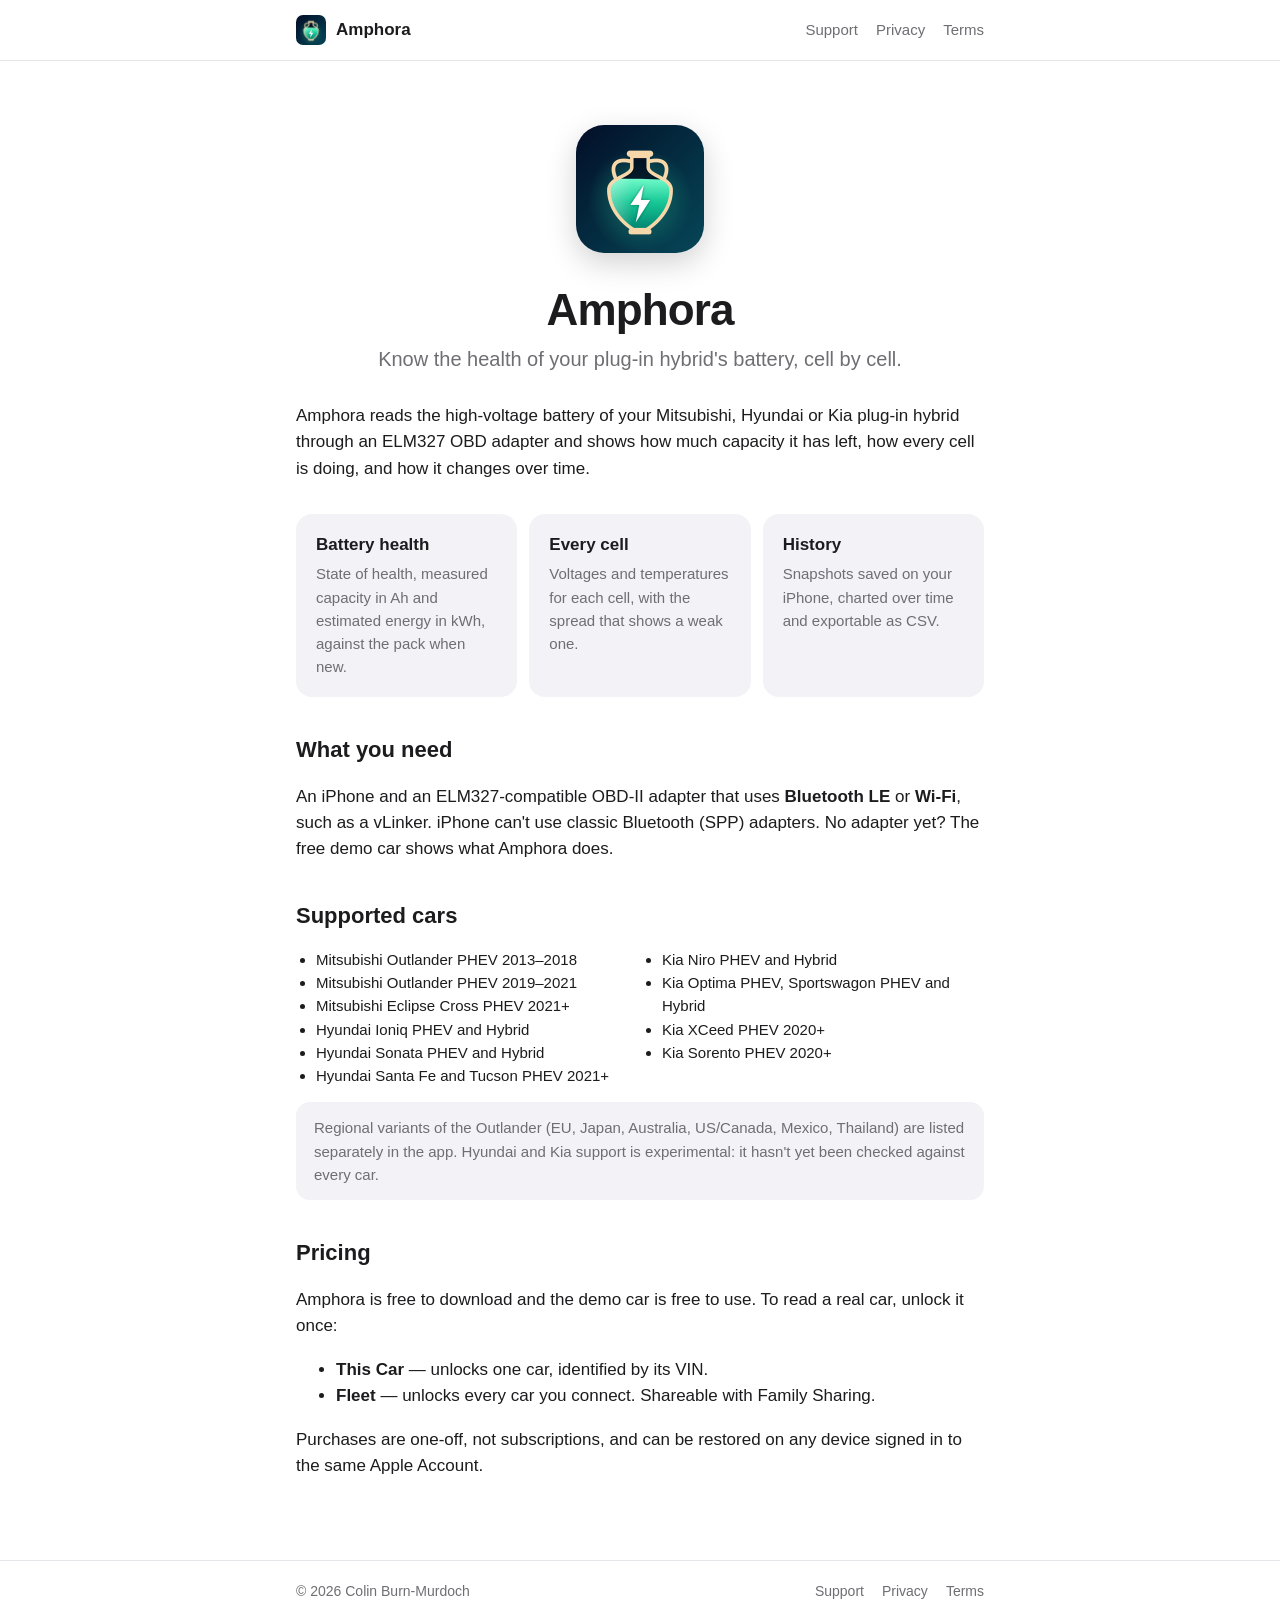
==== index.html @ aa6b4a1b "Add Amphora website with privacy, support and terms pages Co-Authored-By: Claude Opus 5.5 <noreply@a" ====
<!doctype html>
<html lang="en">
<head>
<meta charset="utf-8">
<meta name="viewport" content="width=device-width, initial-scale=1">
<title>Amphora</title>
<meta name="description" content="See the health of your plug-in hybrid's battery, cell by cell, with a cheap OBD adapter.">
<link rel="icon" href="assets/icon.png">
<link rel="apple-touch-icon" href="assets/icon.png">
<link rel="stylesheet" href="assets/style.css">
</head>
<body>
<header class="site"><div class="wrap">
<a class="brand" href=""><img src="assets/icon.png" alt="">Amphora</a>
<nav><a href="support/">Support</a><a href="privacy/">Privacy</a><a href="terms/">Terms</a></nav>
</div></header>
<main><div class="wrap">
<section class="hero">
<img src="assets/icon.png" alt="Amphora app icon">
<h1>Amphora</h1>
<p class="lede">Know the health of your plug-in hybrid's battery, cell by cell.</p>
</section>

<p>Amphora reads the high-voltage battery of your Mitsubishi, Hyundai or Kia plug-in hybrid through an ELM327 OBD adapter and shows how much capacity it has left, how every cell is doing, and how it changes over time.</p>

<div class="cards">
<div class="card"><h3>Battery health</h3><p>State of health, measured capacity in Ah and estimated energy in kWh, against the pack when new.</p></div>
<div class="card"><h3>Every cell</h3><p>Voltages and temperatures for each cell, with the spread that shows a weak one.</p></div>
<div class="card"><h3>History</h3><p>Snapshots saved on your iPhone, charted over time and exportable as CSV.</p></div>
</div>

<h2>What you need</h2>
<p>An iPhone and an ELM327-compatible OBD-II adapter that uses <strong>Bluetooth LE</strong> or <strong>Wi-Fi</strong>, such as a vLinker. iPhone can't use classic Bluetooth (SPP) adapters. No adapter yet? The free demo car shows what Amphora does.</p>

<h2>Supported cars</h2>
<ul class="models">
<li>Mitsubishi Outlander PHEV 2013–2018</li>
<li>Mitsubishi Outlander PHEV 2019–2021</li>
<li>Mitsubishi Eclipse Cross PHEV 2021+</li>
<li>Hyundai Ioniq PHEV and Hybrid</li>
<li>Hyundai Sonata PHEV and Hybrid</li>
<li>Hyundai Santa Fe and Tucson PHEV 2021+</li>
<li>Kia Niro PHEV and Hybrid</li>
<li>Kia Optima PHEV, Sportswagon PHEV and Hybrid</li>
<li>Kia XCeed PHEV 2020+</li>
<li>Kia Sorento PHEV 2020+</li>
</ul>
<p class="note">Regional variants of the Outlander (EU, Japan, Australia, US/Canada, Mexico, Thailand) are listed separately in the app. Hyundai and Kia support is experimental: it hasn't yet been checked against every car.</p>

<h2>Pricing</h2>
<p>Amphora is free to download and the demo car is free to use. To read a real car, unlock it once:</p>
<ul>
<li><strong>This Car</strong> — unlocks one car, identified by its VIN.</li>
<li><strong>Fleet</strong> — unlocks every car you connect. Shareable with Family Sharing.</li>
</ul>
<p>Purchases are one-off, not subscriptions, and can be restored on any device signed in to the same Apple Account.</p>
</div></main>
<footer class="site"><div class="wrap">
<span>© 2026 Colin Burn-Murdoch</span>
<nav><a href="support/">Support</a><a href="privacy/">Privacy</a><a href="terms/">Terms</a></nav>
</div></footer>
</body>
</html>
---- assets/style.css ----
:root {
  --bg: #ffffff;
  --surface: #f2f2f7;
  --text: #1c1c1e;
  --muted: #6e6e73;
  --accent: #0a84ff;
  --border: #e5e5ea;
}
@media (prefers-color-scheme: dark) {
  :root {
    --bg: #000000;
    --surface: #1c1c1e;
    --text: #f2f2f7;
    --muted: #98989d;
    --accent: #409cff;
    --border: #2c2c2e;
  }
}
* { box-sizing: border-box; }
body {
  margin: 0;
  background: var(--bg);
  color: var(--text);
  font: 17px/1.55 -apple-system, BlinkMacSystemFont, "SF Pro Text", "Helvetica Neue", Arial, sans-serif;
  -webkit-font-smoothing: antialiased;
}
a { color: var(--accent); text-decoration: none; }
a:hover { text-decoration: underline; }
.wrap { max-width: 720px; margin: 0 auto; padding: 0 16px; }
header.site { border-bottom: 1px solid var(--border); }
header.site .wrap { display: flex; align-items: center; justify-content: space-between; gap: 12px; height: 60px; }
header.site .brand { display: flex; align-items: center; gap: 10px; color: var(--text); font-weight: 600; }
header.site .brand img { width: 30px; height: 30px; border-radius: 7px; }
header.site nav { display: flex; gap: 18px; font-size: 15px; }
header.site nav a { color: var(--muted); }
header.site nav a[aria-current] { color: var(--text); }
main { padding: 48px 0 64px; }
h1 { font-size: 34px; line-height: 1.15; letter-spacing: -0.02em; margin: 0 0 8px; }
h2 { font-size: 22px; margin: 36px 0 8px; }
h3 { font-size: 17px; margin: 24px 0 4px; }
.lede { font-size: 20px; color: var(--muted); margin: 0 0 28px; }
.meta { color: var(--muted); font-size: 15px; margin: 0 0 32px; }
.hero { text-align: center; padding-top: 16px; }
.hero img { width: 128px; height: 128px; border-radius: 28px; box-shadow: 0 10px 30px rgba(0,0,0,.18); }
.hero h1 { font-size: 44px; margin-top: 24px; }
.cards { display: grid; grid-template-columns: repeat(auto-fit, minmax(200px, 1fr)); gap: 12px; margin: 32px 0; }
.card { background: var(--surface); border-radius: 16px; padding: 18px 20px; }
.card h3 { margin: 0 0 4px; }
.card p { margin: 0; color: var(--muted); font-size: 15px; }
.note { background: var(--surface); border-radius: 14px; padding: 14px 18px; color: var(--muted); font-size: 15px; }
ul.models { columns: 2; column-gap: 24px; padding-left: 20px; font-size: 15px; }
@media (max-width: 520px) { ul.models { columns: 1; } header.site nav { gap: 12px; } }
footer.site { border-top: 1px solid var(--border); color: var(--muted); font-size: 14px; }
footer.site .wrap { padding: 20px 16px; display: flex; flex-wrap: wrap; gap: 8px 18px; justify-content: space-between; }
footer.site nav { display: flex; gap: 18px; }
footer.site a { color: var(--muted); }
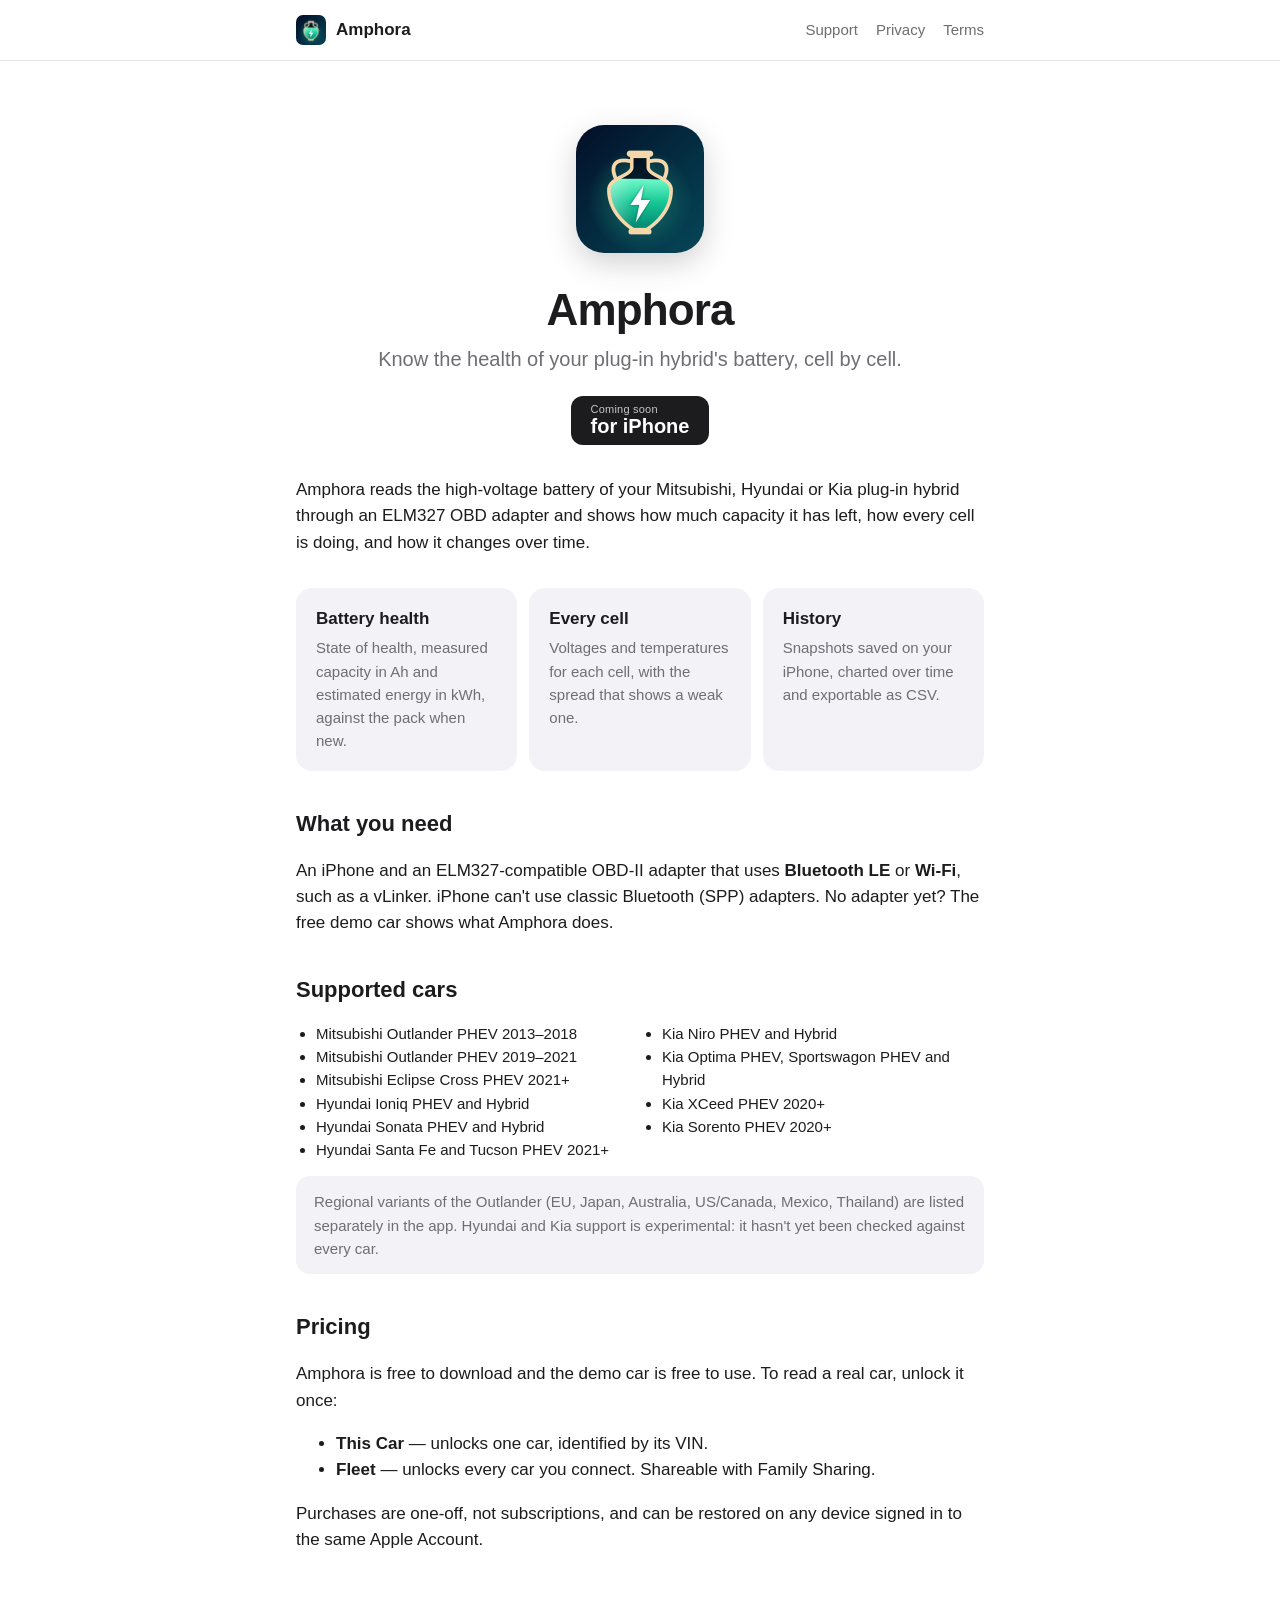
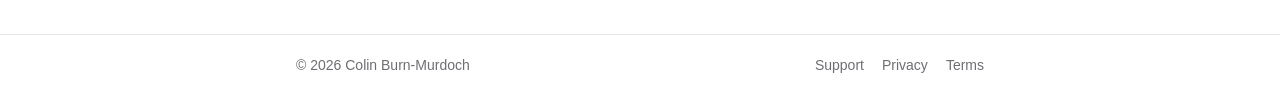
==== commit 44c96cb4: "Add Coming soon for iPhone badge to the homepage Co-Authored-By: Claude Opus 5.5 <noreply@anthropic." ====
--- a/index.html
+++ b/index.html
@@ -19,6 +19,7 @@
 <img src="assets/icon.png" alt="Amphora app icon">
 <h1>Amphora</h1>
 <p class="lede">Know the health of your plug-in hybrid's battery, cell by cell.</p>
+<span class="badge" aria-disabled="true"><small>Coming soon</small>for iPhone</span>
 </section>
 
 <p>Amphora reads the high-voltage battery of your Mitsubishi, Hyundai or Kia plug-in hybrid through an ELM327 OBD adapter and shows how much capacity it has left, how every cell is doing, and how it changes over time.</p>
--- a/assets/style.css
+++ b/assets/style.css
@@ -43,6 +43,10 @@
 .hero { text-align: center; padding-top: 16px; }
 .hero img { width: 128px; height: 128px; border-radius: 28px; box-shadow: 0 10px 30px rgba(0,0,0,.18); }
 .hero h1 { font-size: 44px; margin-top: 24px; }
+.hero { margin-bottom: 32px; }
+.hero .lede { margin-bottom: 20px; }
+.badge { display: inline-flex; flex-direction: column; align-items: flex-start; background: var(--text); color: var(--bg); border-radius: 12px; padding: 7px 20px 8px; font-size: 20px; font-weight: 600; line-height: 1.1; cursor: default; user-select: none; }
+.badge small { font-size: 11px; font-weight: 500; letter-spacing: .02em; opacity: .75; }
 .cards { display: grid; grid-template-columns: repeat(auto-fit, minmax(200px, 1fr)); gap: 12px; margin: 32px 0; }
 .card { background: var(--surface); border-radius: 16px; padding: 18px 20px; }
 .card h3 { margin: 0 0 4px; }
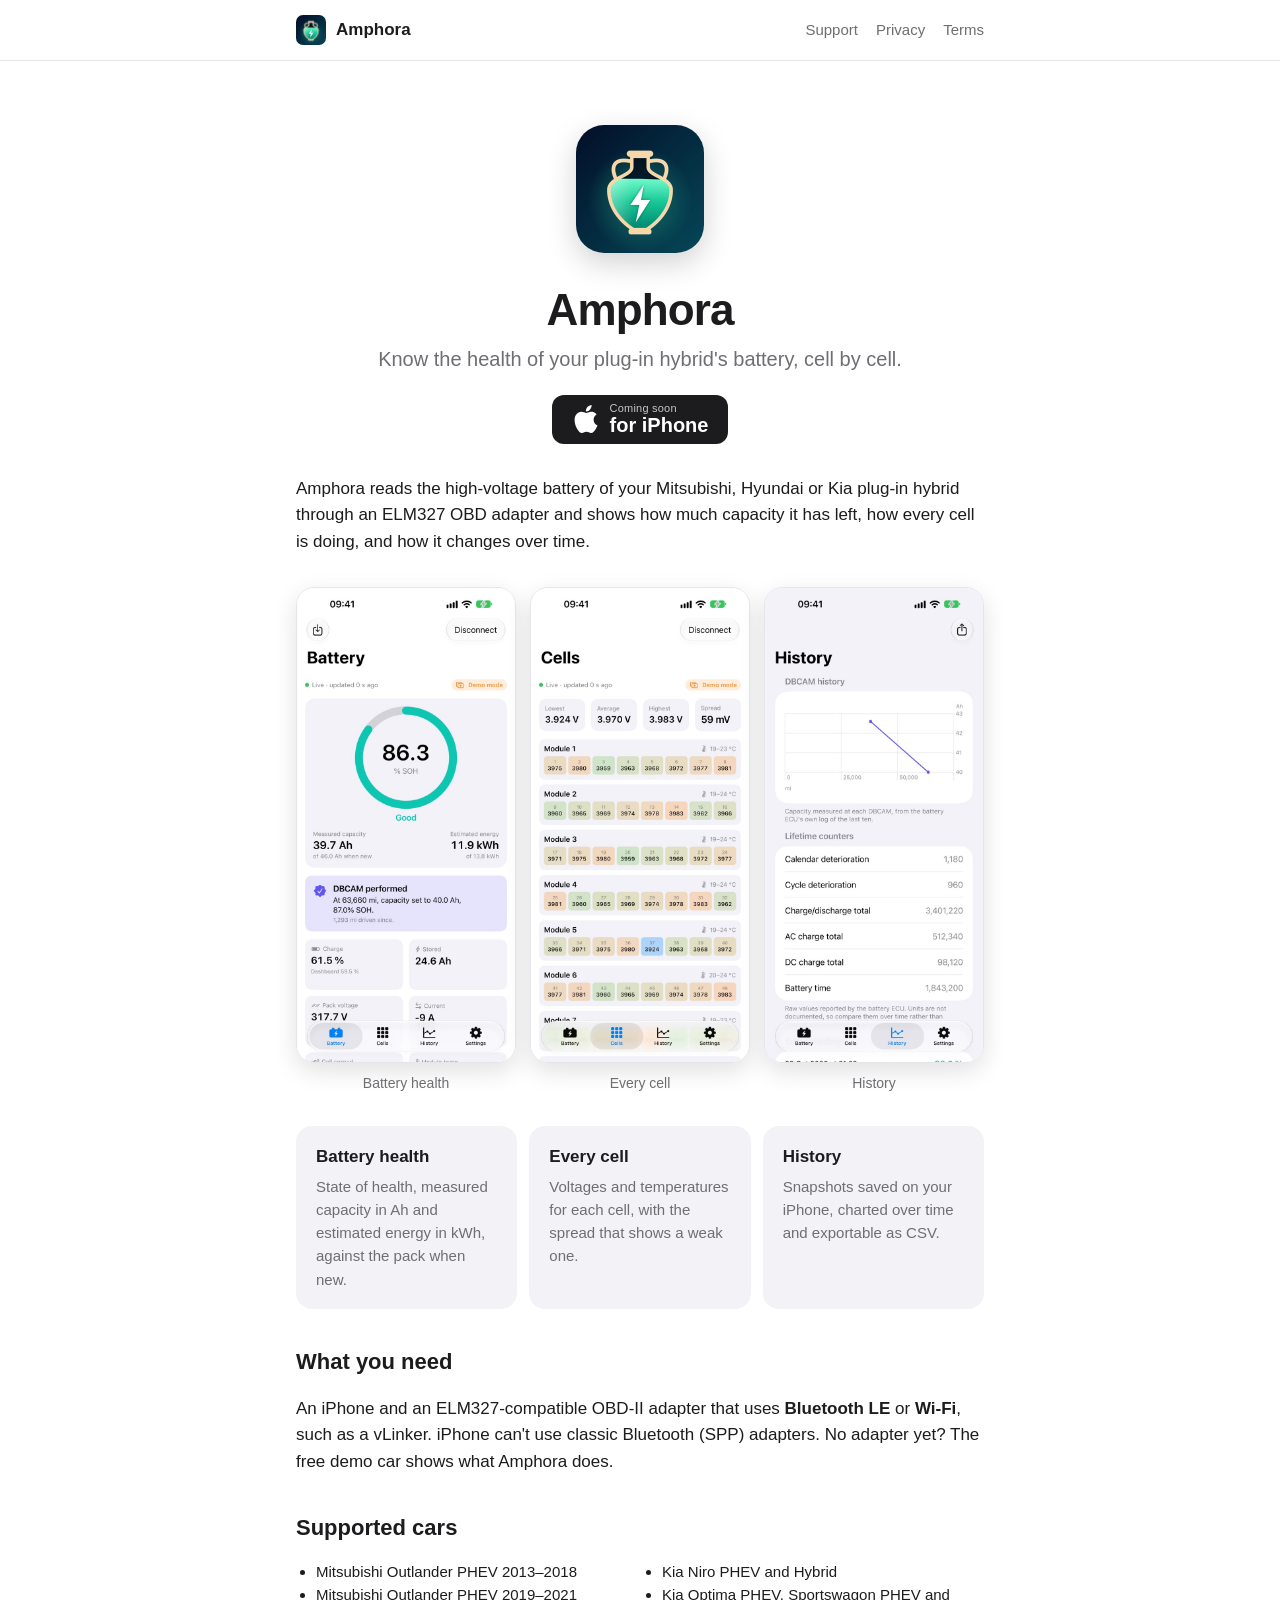
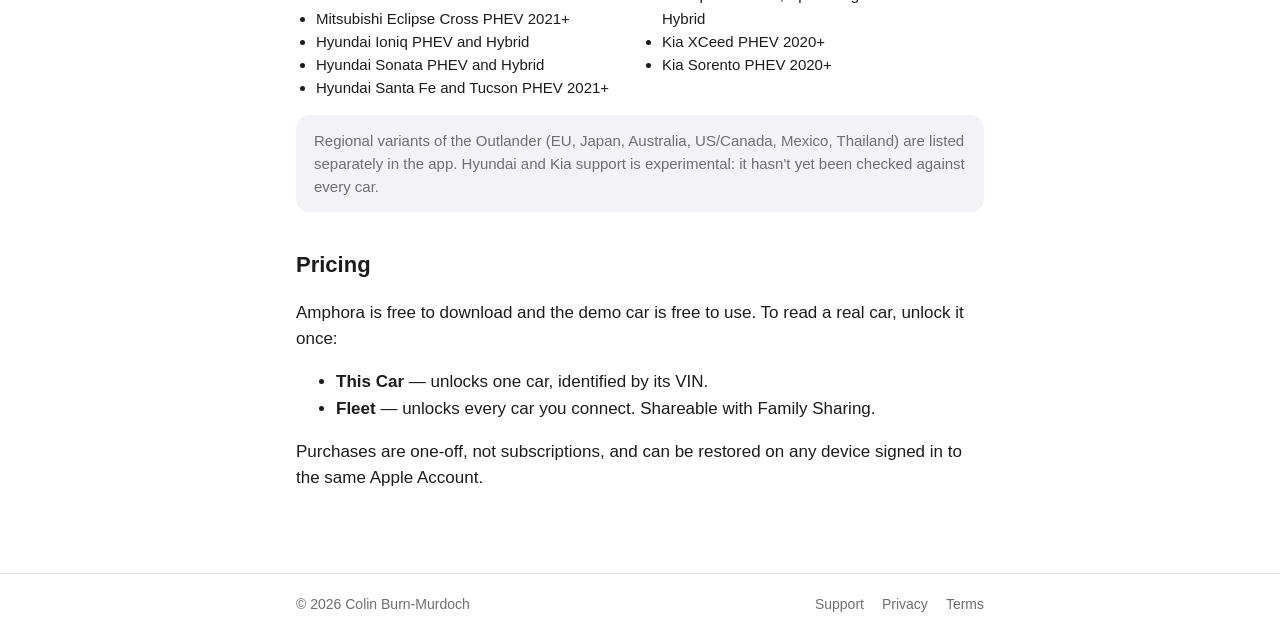
==== commit 65c7bc63: "Add Apple logo to badge and app screenshots to home page Co-Authored-By: Claude Sonnet 5.5 <noreply@" ====
--- a/index.html
+++ b/index.html
@@ -19,10 +19,16 @@
 <img src="assets/icon.png" alt="Amphora app icon">
 <h1>Amphora</h1>
 <p class="lede">Know the health of your plug-in hybrid's battery, cell by cell.</p>
-<span class="badge" aria-disabled="true"><small>Coming soon</small>for iPhone</span>
+<span class="badge" aria-disabled="true"><svg class="apple" viewBox="0 0 24 24" aria-hidden="true"><path fill="currentColor" d="M12.152 6.896c-.948 0-2.415-1.078-3.96-1.04-2.04.027-3.91 1.183-4.961 3.014-2.117 3.675-.546 9.103 1.519 12.09 1.013 1.454 2.208 3.09 3.792 3.039 1.52-.065 2.09-.987 3.935-.987 1.831 0 2.35.987 3.96.948 1.637-.026 2.676-1.48 3.676-2.948 1.156-1.688 1.636-3.325 1.662-3.415-.039-.013-3.182-1.221-3.22-4.857-.026-3.04 2.48-4.494 2.597-4.559-1.429-2.09-3.623-2.324-4.39-2.376-2-.156-3.675 1.09-4.61 1.09zM15.53 3.83c.843-1.012 1.4-2.427 1.245-3.83-1.207.052-2.662.805-3.532 1.818-.78.896-1.454 2.338-1.273 3.714 1.338.104 2.715-.688 3.559-1.701"/></svg><span class="txt"><small>Coming soon</small>for iPhone</span></span>
 </section>
 
 <p>Amphora reads the high-voltage battery of your Mitsubishi, Hyundai or Kia plug-in hybrid through an ELM327 OBD adapter and shows how much capacity it has left, how every cell is doing, and how it changes over time.</p>
+
+<div class="shots">
+<figure><img src="assets/shot-1-battery.jpg" alt="Battery screen showing 86.3% state of health, measured capacity and estimated energy" loading="lazy"><figcaption>Battery health</figcaption></figure>
+<figure><img src="assets/shot-2-cells.jpg" alt="Cells screen showing voltage and temperature for every cell" loading="lazy"><figcaption>Every cell</figcaption></figure>
+<figure><img src="assets/shot-3-history.jpg" alt="History screen charting saved snapshots over time" loading="lazy"><figcaption>History</figcaption></figure>
+</div>
 
 <div class="cards">
 <div class="card"><h3>Battery health</h3><p>State of health, measured capacity in Ah and estimated energy in kWh, against the pack when new.</p></div>
--- a/assets/style.css
+++ b/assets/style.css
@@ -45,8 +45,15 @@
 .hero h1 { font-size: 44px; margin-top: 24px; }
 .hero { margin-bottom: 32px; }
 .hero .lede { margin-bottom: 20px; }
-.badge { display: inline-flex; flex-direction: column; align-items: flex-start; background: var(--text); color: var(--bg); border-radius: 12px; padding: 7px 20px 8px; font-size: 20px; font-weight: 600; line-height: 1.1; cursor: default; user-select: none; }
+.badge { display: inline-flex; align-items: center; gap: 10px; background: var(--text); color: var(--bg); border-radius: 12px; padding: 7px 20px 8px; font-size: 20px; font-weight: 600; line-height: 1.1; cursor: default; user-select: none; }
+.badge .apple { width: 28px; height: 28px; flex: none; }
+.badge .txt { display: flex; flex-direction: column; align-items: flex-start; }
 .badge small { font-size: 11px; font-weight: 500; letter-spacing: .02em; opacity: .75; }
+.shots { display: grid; grid-template-columns: repeat(3, 1fr); gap: 14px; margin: 32px 0; }
+.shots figure { margin: 0; text-align: center; }
+.shots img { display: block; width: 100%; height: auto; border-radius: 18px; border: 1px solid var(--border); box-shadow: 0 8px 24px rgba(0,0,0,.12); }
+.shots figcaption { margin-top: 10px; font-size: 14px; color: var(--muted); }
+@media (max-width: 520px) { .shots { gap: 8px; } .shots img { border-radius: 12px; } .shots figcaption { font-size: 12px; } }
 .cards { display: grid; grid-template-columns: repeat(auto-fit, minmax(200px, 1fr)); gap: 12px; margin: 32px 0; }
 .card { background: var(--surface); border-radius: 16px; padding: 18px 20px; }
 .card h3 { margin: 0 0 4px; }
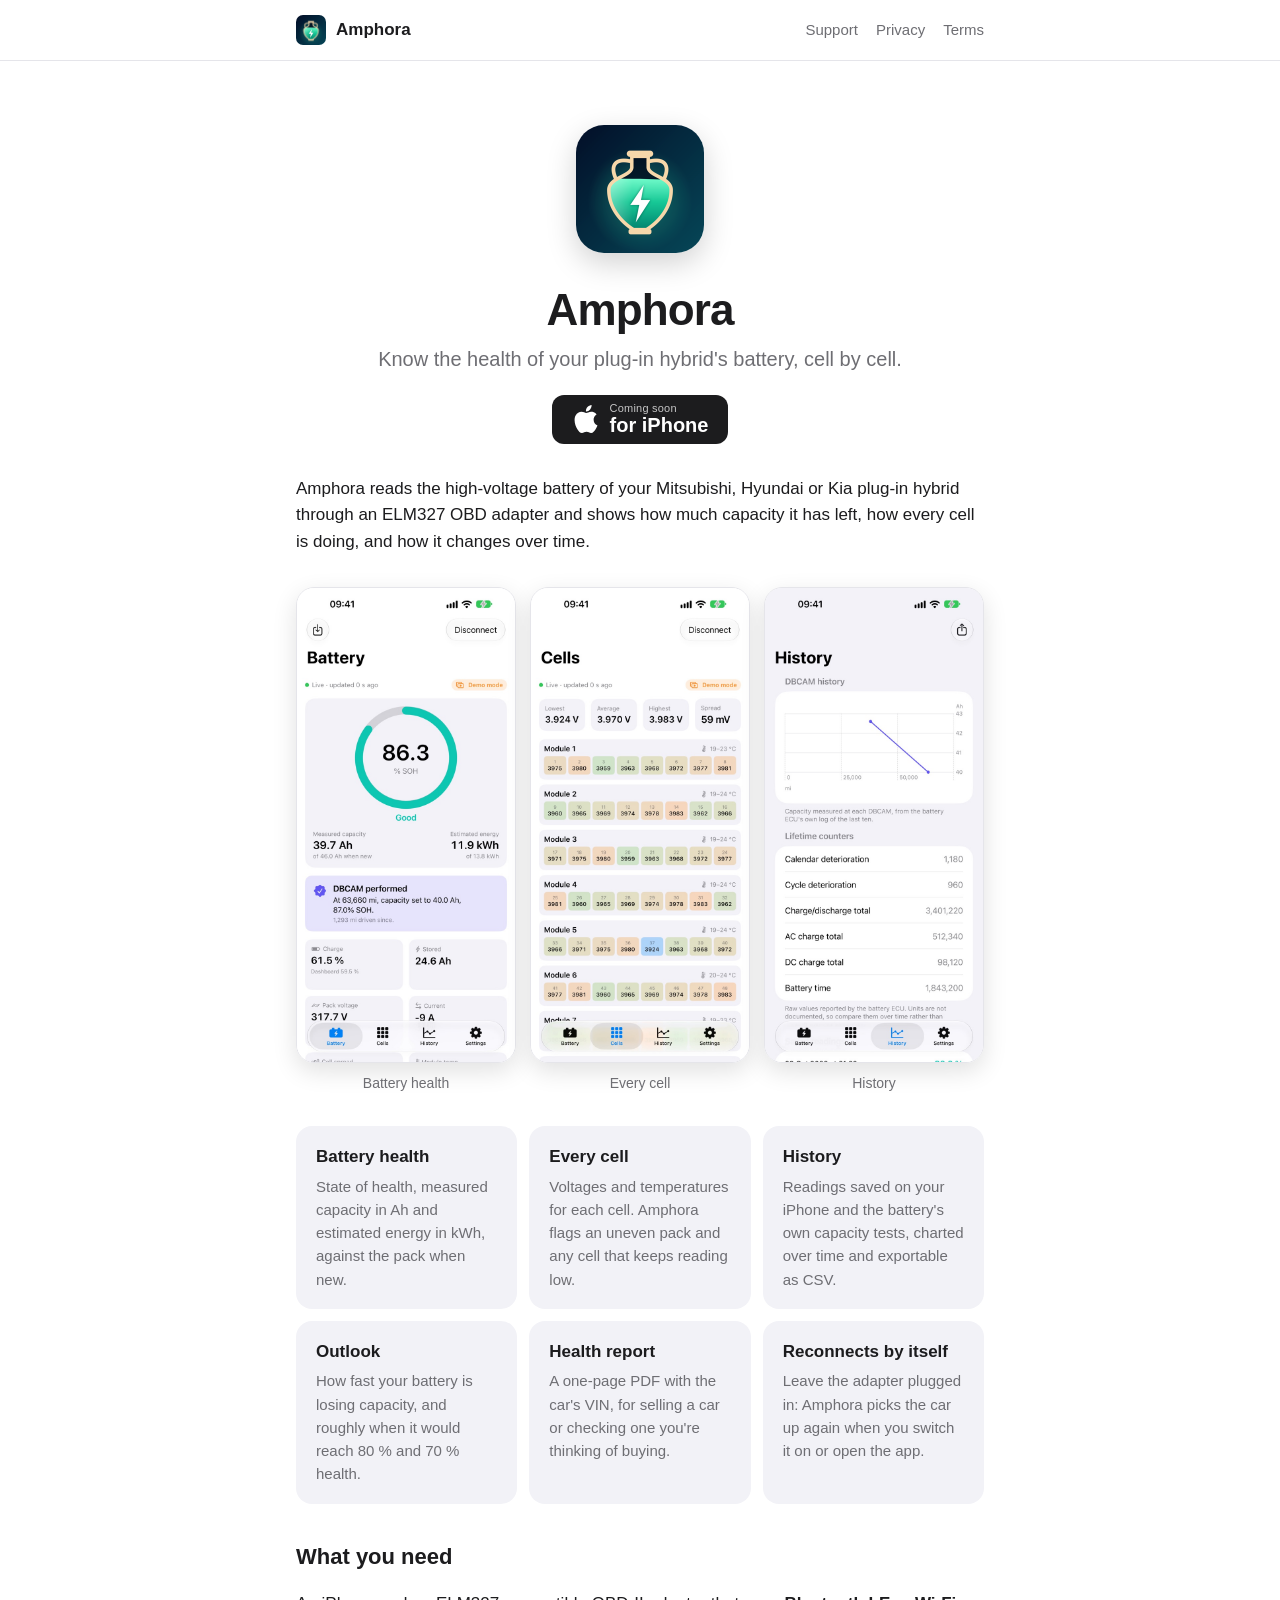
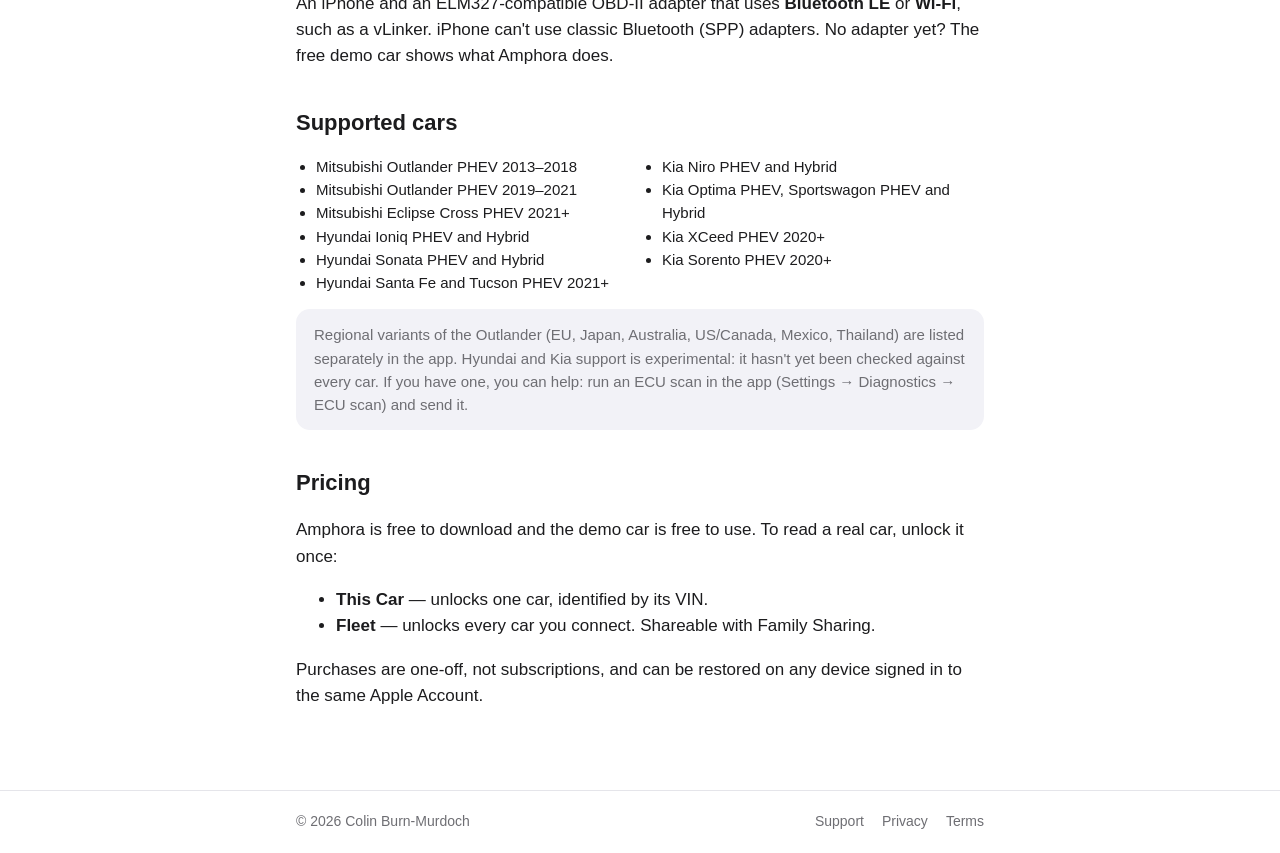
==== commit c86e0b1c: "Add the new features to the home and support pages Home: cards for the outlook, the PDF health repor" ====
--- a/index.html
+++ b/index.html
@@ -5,6 +5,21 @@
 <meta name="viewport" content="width=device-width, initial-scale=1">
 <title>Amphora</title>
 <meta name="description" content="See the health of your plug-in hybrid's battery, cell by cell, with a cheap OBD adapter.">
+<link rel="canonical" href="https://getamphora.app/">
+<meta property="og:type" content="website">
+<meta property="og:site_name" content="Amphora">
+<meta property="og:title" content="Amphora">
+<meta property="og:description" content="See the health of your plug-in hybrid's battery, cell by cell, with a cheap OBD adapter.">
+<meta property="og:url" content="https://getamphora.app/">
+<meta property="og:image" content="https://getamphora.app/assets/og.jpg">
+<meta property="og:image:width" content="1200">
+<meta property="og:image:height" content="630">
+<meta property="og:image:alt" content="Amphora: know your PHEV battery's true health">
+<meta name="twitter:card" content="summary_large_image">
+<meta name="twitter:title" content="Amphora">
+<meta name="twitter:description" content="See the health of your plug-in hybrid's battery, cell by cell, with a cheap OBD adapter.">
+<meta name="twitter:image" content="https://getamphora.app/assets/og.jpg">
+<meta name="theme-color" content="#0f2a3a">
 <link rel="icon" href="assets/icon.png">
 <link rel="apple-touch-icon" href="assets/icon.png">
 <link rel="stylesheet" href="assets/style.css">
@@ -32,8 +47,11 @@
 
 <div class="cards">
 <div class="card"><h3>Battery health</h3><p>State of health, measured capacity in Ah and estimated energy in kWh, against the pack when new.</p></div>
-<div class="card"><h3>Every cell</h3><p>Voltages and temperatures for each cell, with the spread that shows a weak one.</p></div>
-<div class="card"><h3>History</h3><p>Snapshots saved on your iPhone, charted over time and exportable as CSV.</p></div>
+<div class="card"><h3>Every cell</h3><p>Voltages and temperatures for each cell. Amphora flags an uneven pack and any cell that keeps reading low.</p></div>
+<div class="card"><h3>History</h3><p>Readings saved on your iPhone and the battery's own capacity tests, charted over time and exportable as CSV.</p></div>
+<div class="card"><h3>Outlook</h3><p>How fast your battery is losing capacity, and roughly when it would reach 80 % and 70 % health.</p></div>
+<div class="card"><h3>Health report</h3><p>A one-page PDF with the car's VIN, for selling a car or checking one you're thinking of buying.</p></div>
+<div class="card"><h3>Reconnects by itself</h3><p>Leave the adapter plugged in: Amphora picks the car up again when you switch it on or open the app.</p></div>
 </div>
 
 <h2>What you need</h2>
@@ -52,7 +70,7 @@
 <li>Kia XCeed PHEV 2020+</li>
 <li>Kia Sorento PHEV 2020+</li>
 </ul>
-<p class="note">Regional variants of the Outlander (EU, Japan, Australia, US/Canada, Mexico, Thailand) are listed separately in the app. Hyundai and Kia support is experimental: it hasn't yet been checked against every car.</p>
+<p class="note">Regional variants of the Outlander (EU, Japan, Australia, US/Canada, Mexico, Thailand) are listed separately in the app. Hyundai and Kia support is experimental: it hasn't yet been checked against every car. If you have one, you can help: run an ECU scan in the app (Settings → Diagnostics → ECU scan) and send it.</p>
 
 <h2>Pricing</h2>
 <p>Amphora is free to download and the demo car is free to use. To read a real car, unlock it once:</p>
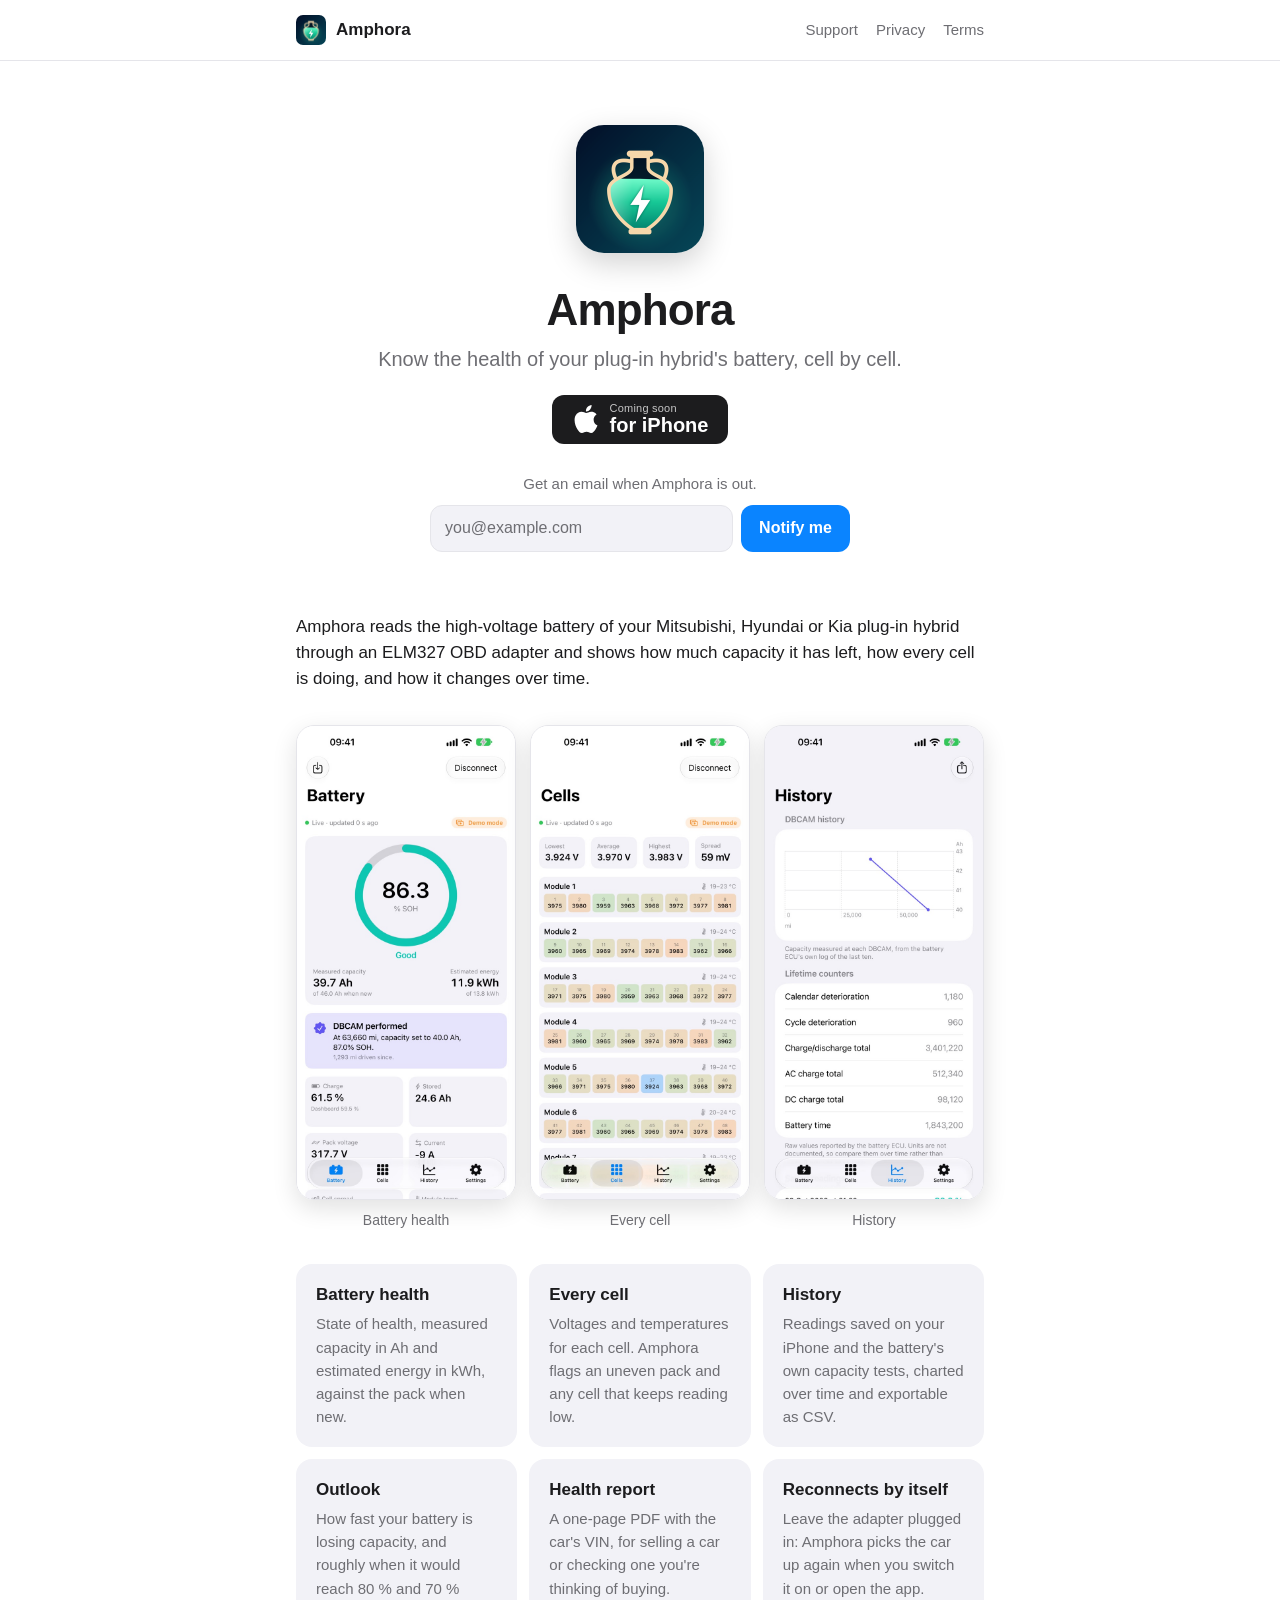
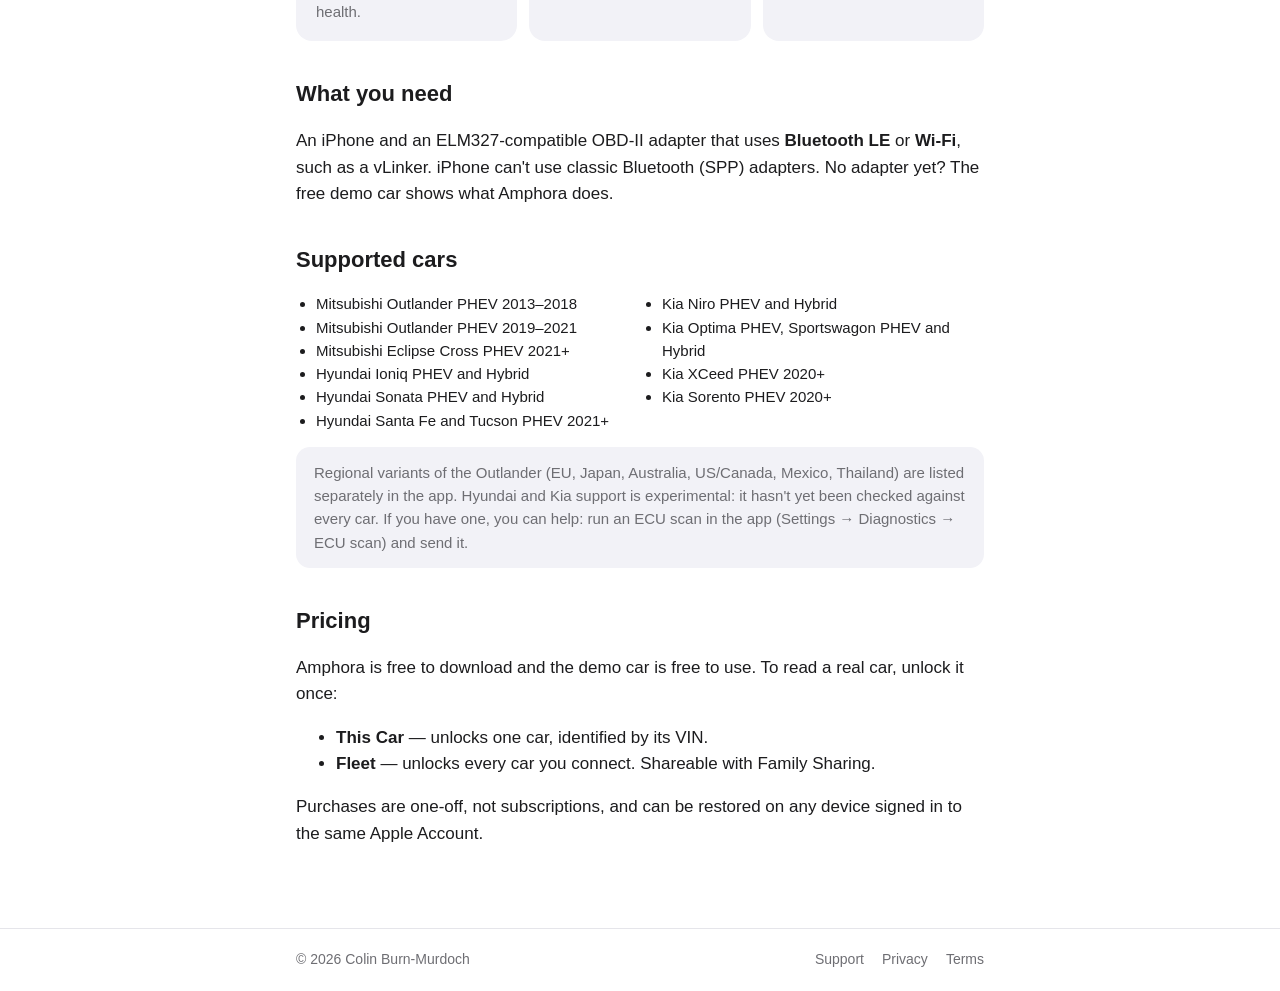
==== commit 5a6faf35: "Add a mailing list signup under the iPhone badge Co-Authored-By: Claude Opus 5.5 <noreply@anthropic." ====
--- a/index.html
+++ b/index.html
@@ -35,6 +35,16 @@
 <h1>Amphora</h1>
 <p class="lede">Know the health of your plug-in hybrid's battery, cell by cell.</p>
 <span class="badge" aria-disabled="true"><svg class="apple" viewBox="0 0 24 24" aria-hidden="true"><path fill="currentColor" d="M12.152 6.896c-.948 0-2.415-1.078-3.96-1.04-2.04.027-3.91 1.183-4.961 3.014-2.117 3.675-.546 9.103 1.519 12.09 1.013 1.454 2.208 3.09 3.792 3.039 1.52-.065 2.09-.987 3.935-.987 1.831 0 2.35.987 3.96.948 1.637-.026 2.676-1.48 3.676-2.948 1.156-1.688 1.636-3.325 1.662-3.415-.039-.013-3.182-1.221-3.22-4.857-.026-3.04 2.48-4.494 2.597-4.559-1.429-2.09-3.623-2.324-4.39-2.376-2-.156-3.675 1.09-4.61 1.09zM15.53 3.83c.843-1.012 1.4-2.427 1.245-3.83-1.207.052-2.662.805-3.532 1.818-.78.896-1.454 2.338-1.273 3.714 1.338.104 2.715-.688 3.559-1.701"/></svg><span class="txt"><small>Coming soon</small>for iPhone</span></span>
+<form class="signup" action="https://app.us17.list-manage.com/subscribe/post?u=1e6b61636f84f77d3ae39d0c8&amp;id=9b4d157165&amp;f_id=006d29e1f0" method="post" target="_blank">
+<p>Get an email when Amphora is out.</p>
+<div class="row">
+<label class="vh" for="signup-email">Email address</label>
+<input type="email" name="EMAIL" id="signup-email" placeholder="you@example.com" autocomplete="email" required>
+<button type="submit">Notify me</button>
+</div>
+<div class="hp" aria-hidden="true"><input type="text" name="b_1e6b61636f84f77d3ae39d0c8_9b4d157165" tabindex="-1" value=""></div>
+<p class="status" role="status"></p>
+</form>
 </section>
 
 <p>Amphora reads the high-voltage battery of your Mitsubishi, Hyundai or Kia plug-in hybrid through an ELM327 OBD adapter and shows how much capacity it has left, how every cell is doing, and how it changes over time.</p>
@@ -84,5 +94,39 @@
 <span>© 2026 Colin Burn-Murdoch</span>
 <nav><a href="support/">Support</a><a href="privacy/">Privacy</a><a href="terms/">Terms</a></nav>
 </div></footer>
+<script>
+// Submit to Mailchimp's JSONP endpoint so the reply shows inline; without JS the form posts in a new tab.
+(function () {
+  var form = document.querySelector('form.signup');
+  var status = form.querySelector('.status');
+  var button = form.querySelector('button');
+  form.addEventListener('submit', function (e) {
+    e.preventDefault();
+    var cb = 'mc' + Date.now();
+    var script = document.createElement('script');
+    var done = function (ok, msg) {
+      delete window[cb];
+      script.remove();
+      button.disabled = false;
+      status.className = 'status ' + (ok ? 'ok' : 'err');
+      status.textContent = msg;
+      if (ok) form.reset();
+    };
+    window[cb] = function (data) {
+      var ok = data.result === 'success';
+      // Mailchimp's messages can contain HTML and a leading "0 - "; show plain text.
+      var tmp = document.createElement('div');
+      tmp.innerHTML = String(data.msg || '').replace(/^\d+ - /, '');
+      done(ok, ok ? 'Thanks! Check your inbox to confirm.' : tmp.textContent);
+    };
+    script.onerror = function () { done(false, 'Something went wrong. Please try again.'); };
+    script.src = form.action.replace('/post?', '/post-json?') + '&' + new URLSearchParams(new FormData(form)) + '&c=' + cb;
+    button.disabled = true;
+    status.className = 'status';
+    status.textContent = '';
+    document.body.appendChild(script);
+  });
+})();
+</script>
 </body>
 </html>
--- a/assets/style.css
+++ b/assets/style.css
@@ -65,3 +65,18 @@
 footer.site .wrap { padding: 20px 16px; display: flex; flex-wrap: wrap; gap: 8px 18px; justify-content: space-between; }
 footer.site nav { display: flex; gap: 18px; }
 footer.site a { color: var(--muted); }
+.signup { max-width: 420px; margin: 28px auto 0; }
+.signup p { margin: 0 0 10px; font-size: 15px; color: var(--muted); }
+.signup .row { display: flex; gap: 8px; }
+.signup input[type=email] { flex: 1; min-width: 0; font: inherit; font-size: 16px; color: var(--text); background: var(--surface); border: 1px solid var(--border); border-radius: 12px; padding: 10px 14px; }
+.signup input[type=email]::placeholder { color: var(--muted); }
+.signup input[type=email]:focus { outline: 2px solid var(--accent); outline-offset: -1px; }
+.signup button { font: inherit; font-size: 16px; font-weight: 600; color: #fff; background: var(--accent); border: 0; border-radius: 12px; padding: 10px 18px; cursor: pointer; white-space: nowrap; }
+.signup button:hover { filter: brightness(1.08); }
+.signup button:disabled { opacity: .6; cursor: default; }
+.signup .status { margin: 10px 0 0; min-height: 1.4em; font-size: 14px; }
+.signup .status.ok { color: #30a14e; }
+.signup .status.err { color: #e5484d; }
+.signup .hp { position: absolute; left: -5000px; }
+.vh { position: absolute; width: 1px; height: 1px; overflow: hidden; clip: rect(0 0 0 0); white-space: nowrap; }
+@media (max-width: 400px) { .signup .row { flex-direction: column; } }
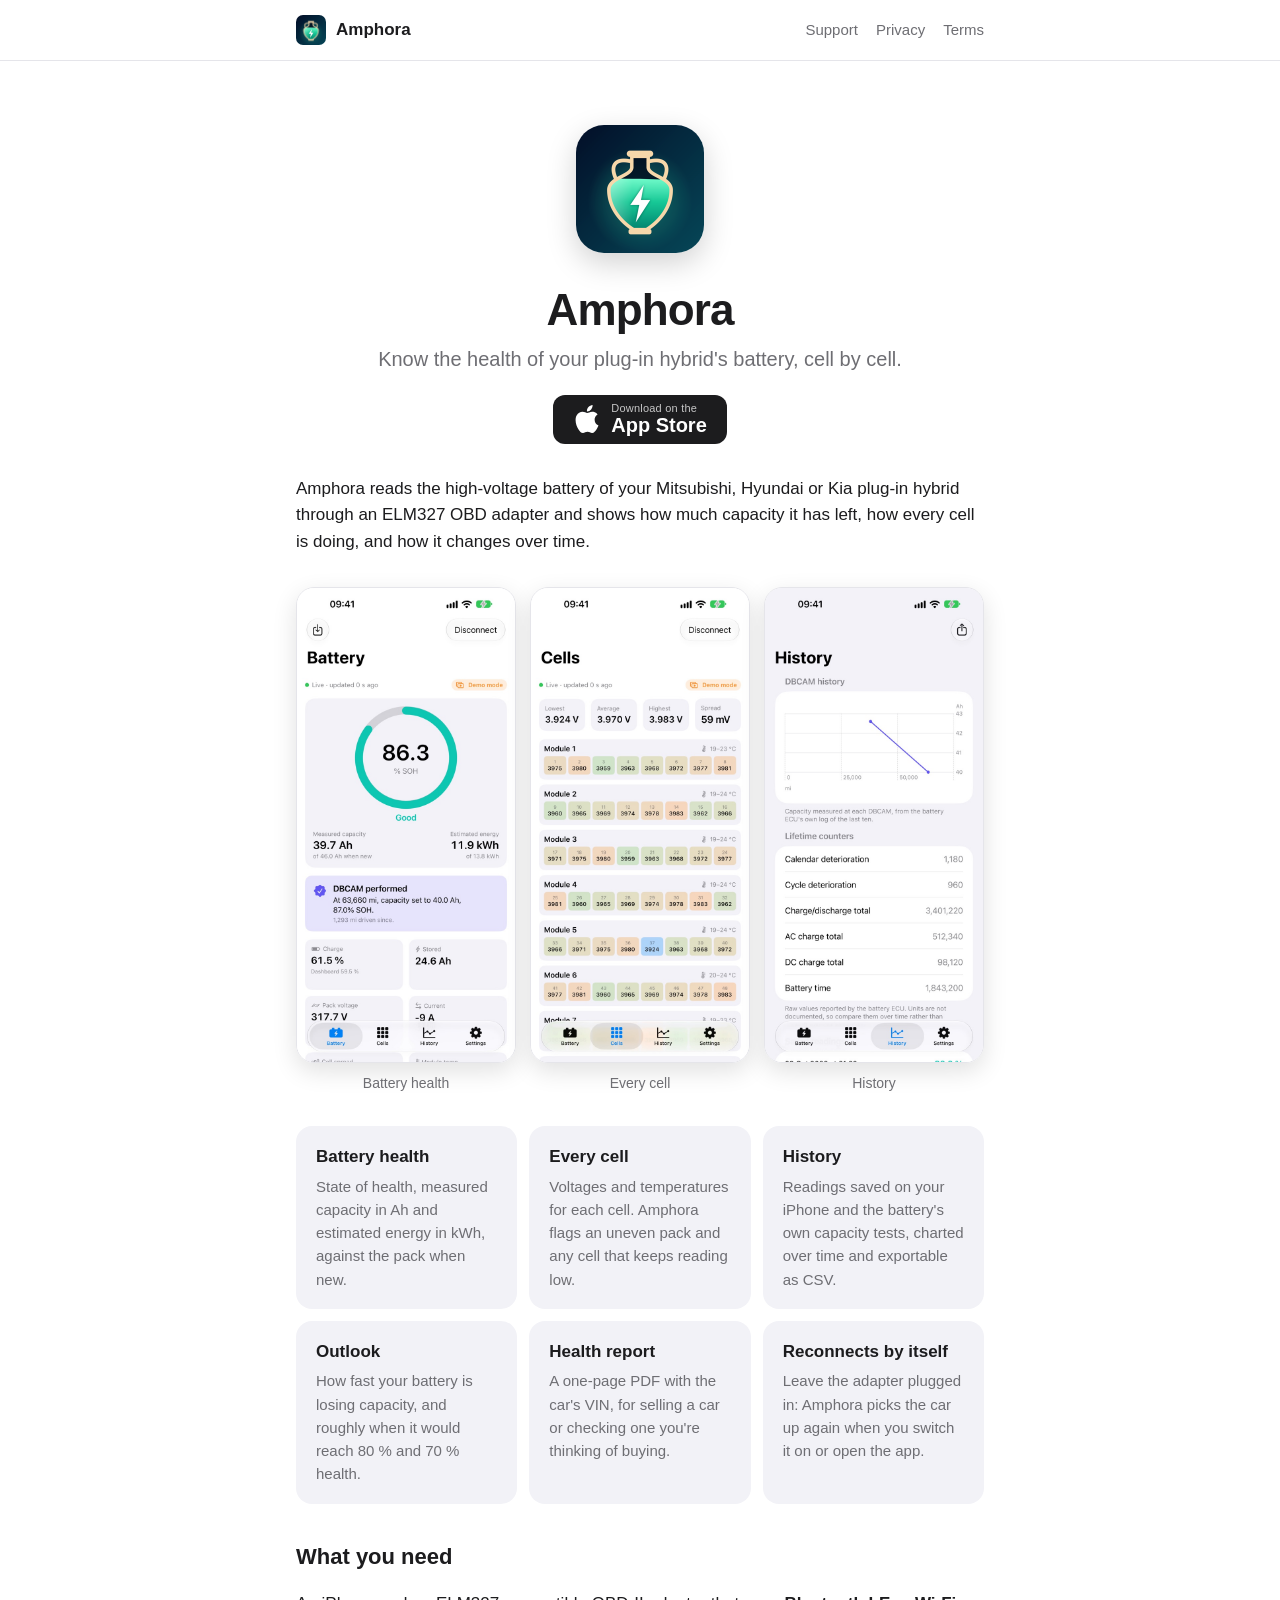
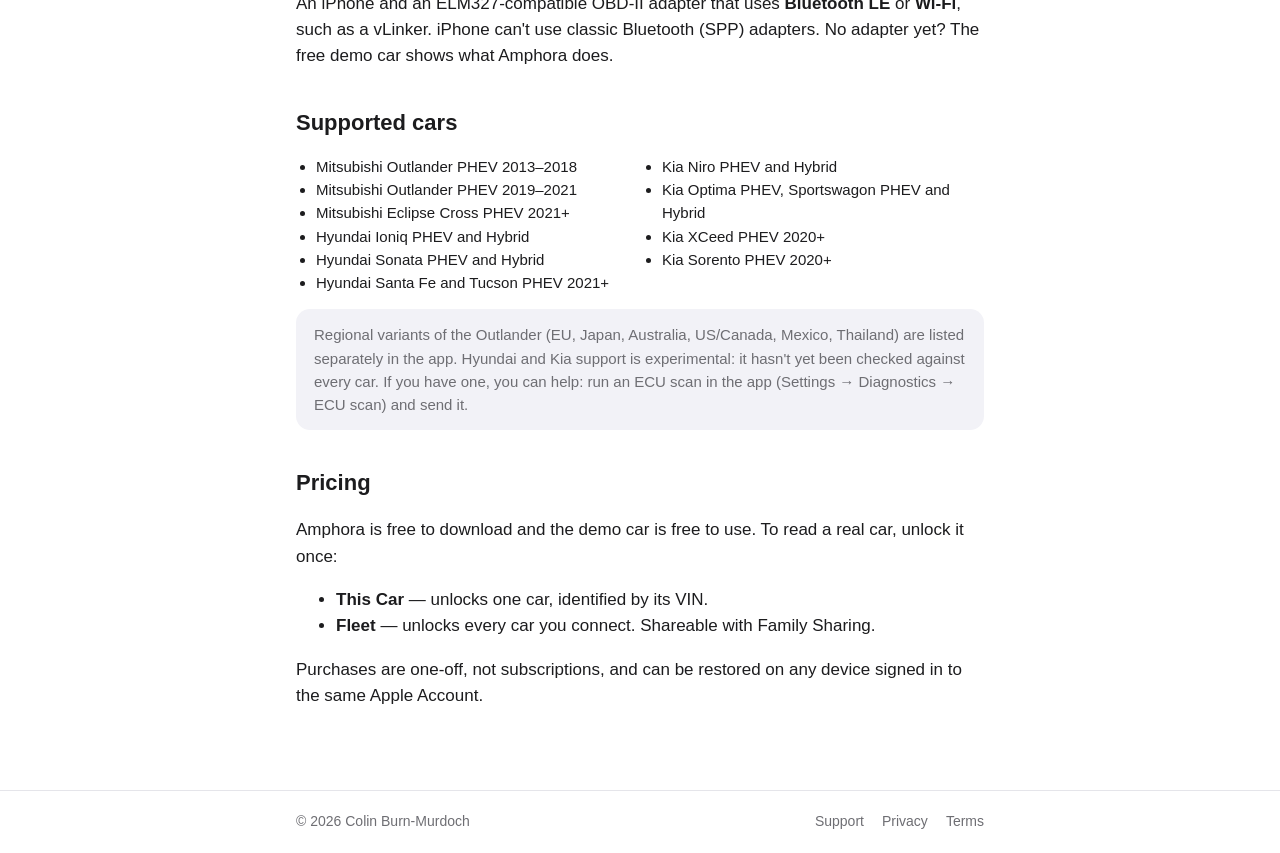
==== commit 3f3cb745: "Link the App Store listing now Amphora is released Replace the coming-soon badge with a link to the " ====
--- a/index.html
+++ b/index.html
@@ -34,17 +34,7 @@
 <img src="assets/icon.png" alt="Amphora app icon">
 <h1>Amphora</h1>
 <p class="lede">Know the health of your plug-in hybrid's battery, cell by cell.</p>
-<span class="badge" aria-disabled="true"><svg class="apple" viewBox="0 0 24 24" aria-hidden="true"><path fill="currentColor" d="M12.152 6.896c-.948 0-2.415-1.078-3.96-1.04-2.04.027-3.91 1.183-4.961 3.014-2.117 3.675-.546 9.103 1.519 12.09 1.013 1.454 2.208 3.09 3.792 3.039 1.52-.065 2.09-.987 3.935-.987 1.831 0 2.35.987 3.96.948 1.637-.026 2.676-1.48 3.676-2.948 1.156-1.688 1.636-3.325 1.662-3.415-.039-.013-3.182-1.221-3.22-4.857-.026-3.04 2.48-4.494 2.597-4.559-1.429-2.09-3.623-2.324-4.39-2.376-2-.156-3.675 1.09-4.61 1.09zM15.53 3.83c.843-1.012 1.4-2.427 1.245-3.83-1.207.052-2.662.805-3.532 1.818-.78.896-1.454 2.338-1.273 3.714 1.338.104 2.715-.688 3.559-1.701"/></svg><span class="txt"><small>Coming soon</small>for iPhone</span></span>
-<form class="signup" action="https://app.us17.list-manage.com/subscribe/post?u=1e6b61636f84f77d3ae39d0c8&amp;id=9b4d157165&amp;f_id=006d29e1f0" method="post" target="_blank">
-<p>Get an email when Amphora is out.</p>
-<div class="row">
-<label class="vh" for="signup-email">Email address</label>
-<input type="email" name="EMAIL" id="signup-email" placeholder="you@example.com" autocomplete="email" required>
-<button type="submit">Notify me</button>
-</div>
-<div class="hp" aria-hidden="true"><input type="text" name="b_1e6b61636f84f77d3ae39d0c8_9b4d157165" tabindex="-1" value=""></div>
-<p class="status" role="status"></p>
-</form>
+<a class="badge" href="https://apps.apple.com/app/id6828017309"><svg class="apple" viewBox="0 0 24 24" aria-hidden="true"><path fill="currentColor" d="M12.152 6.896c-.948 0-2.415-1.078-3.96-1.04-2.04.027-3.91 1.183-4.961 3.014-2.117 3.675-.546 9.103 1.519 12.09 1.013 1.454 2.208 3.09 3.792 3.039 1.52-.065 2.09-.987 3.935-.987 1.831 0 2.35.987 3.96.948 1.637-.026 2.676-1.48 3.676-2.948 1.156-1.688 1.636-3.325 1.662-3.415-.039-.013-3.182-1.221-3.22-4.857-.026-3.04 2.48-4.494 2.597-4.559-1.429-2.09-3.623-2.324-4.39-2.376-2-.156-3.675 1.09-4.61 1.09zM15.53 3.83c.843-1.012 1.4-2.427 1.245-3.83-1.207.052-2.662.805-3.532 1.818-.78.896-1.454 2.338-1.273 3.714 1.338.104 2.715-.688 3.559-1.701"/></svg><span class="txt"><small>Download on the</small>App Store</span></a>
 </section>
 
 <p>Amphora reads the high-voltage battery of your Mitsubishi, Hyundai or Kia plug-in hybrid through an ELM327 OBD adapter and shows how much capacity it has left, how every cell is doing, and how it changes over time.</p>
@@ -94,39 +84,5 @@
 <span>© 2026 Colin Burn-Murdoch</span>
 <nav><a href="support/">Support</a><a href="privacy/">Privacy</a><a href="terms/">Terms</a></nav>
 </div></footer>
-<script>
-// Submit to Mailchimp's JSONP endpoint so the reply shows inline; without JS the form posts in a new tab.
-(function () {
-  var form = document.querySelector('form.signup');
-  var status = form.querySelector('.status');
-  var button = form.querySelector('button');
-  form.addEventListener('submit', function (e) {
-    e.preventDefault();
-    var cb = 'mc' + Date.now();
-    var script = document.createElement('script');
-    var done = function (ok, msg) {
-      delete window[cb];
-      script.remove();
-      button.disabled = false;
-      status.className = 'status ' + (ok ? 'ok' : 'err');
-      status.textContent = msg;
-      if (ok) form.reset();
-    };
-    window[cb] = function (data) {
-      var ok = data.result === 'success';
-      // Mailchimp's messages can contain HTML and a leading "0 - "; show plain text.
-      var tmp = document.createElement('div');
-      tmp.innerHTML = String(data.msg || '').replace(/^\d+ - /, '');
-      done(ok, ok ? 'Thanks! Check your inbox to confirm.' : tmp.textContent);
-    };
-    script.onerror = function () { done(false, 'Something went wrong. Please try again.'); };
-    script.src = form.action.replace('/post?', '/post-json?') + '&' + new URLSearchParams(new FormData(form)) + '&c=' + cb;
-    button.disabled = true;
-    status.className = 'status';
-    status.textContent = '';
-    document.body.appendChild(script);
-  });
-})();
-</script>
 </body>
 </html>
--- a/assets/style.css
+++ b/assets/style.css
@@ -45,7 +45,8 @@
 .hero h1 { font-size: 44px; margin-top: 24px; }
 .hero { margin-bottom: 32px; }
 .hero .lede { margin-bottom: 20px; }
-.badge { display: inline-flex; align-items: center; gap: 10px; background: var(--text); color: var(--bg); border-radius: 12px; padding: 7px 20px 8px; font-size: 20px; font-weight: 600; line-height: 1.1; cursor: default; user-select: none; }
+.badge { display: inline-flex; align-items: center; gap: 10px; background: var(--text); color: var(--bg); border-radius: 12px; padding: 7px 20px 8px; font-size: 20px; font-weight: 600; line-height: 1.1; text-decoration: none; }
+.badge:hover { opacity: .85; }
 .badge .apple { width: 28px; height: 28px; flex: none; }
 .badge .txt { display: flex; flex-direction: column; align-items: flex-start; }
 .badge small { font-size: 11px; font-weight: 500; letter-spacing: .02em; opacity: .75; }
@@ -65,18 +66,3 @@
 footer.site .wrap { padding: 20px 16px; display: flex; flex-wrap: wrap; gap: 8px 18px; justify-content: space-between; }
 footer.site nav { display: flex; gap: 18px; }
 footer.site a { color: var(--muted); }
-.signup { max-width: 420px; margin: 28px auto 0; }
-.signup p { margin: 0 0 10px; font-size: 15px; color: var(--muted); }
-.signup .row { display: flex; gap: 8px; }
-.signup input[type=email] { flex: 1; min-width: 0; font: inherit; font-size: 16px; color: var(--text); background: var(--surface); border: 1px solid var(--border); border-radius: 12px; padding: 10px 14px; }
-.signup input[type=email]::placeholder { color: var(--muted); }
-.signup input[type=email]:focus { outline: 2px solid var(--accent); outline-offset: -1px; }
-.signup button { font: inherit; font-size: 16px; font-weight: 600; color: #fff; background: var(--accent); border: 0; border-radius: 12px; padding: 10px 18px; cursor: pointer; white-space: nowrap; }
-.signup button:hover { filter: brightness(1.08); }
-.signup button:disabled { opacity: .6; cursor: default; }
-.signup .status { margin: 10px 0 0; min-height: 1.4em; font-size: 14px; }
-.signup .status.ok { color: #30a14e; }
-.signup .status.err { color: #e5484d; }
-.signup .hp { position: absolute; left: -5000px; }
-.vh { position: absolute; width: 1px; height: 1px; overflow: hidden; clip: rect(0 0 0 0); white-space: nowrap; }
-@media (max-width: 400px) { .signup .row { flex-direction: column; } }
